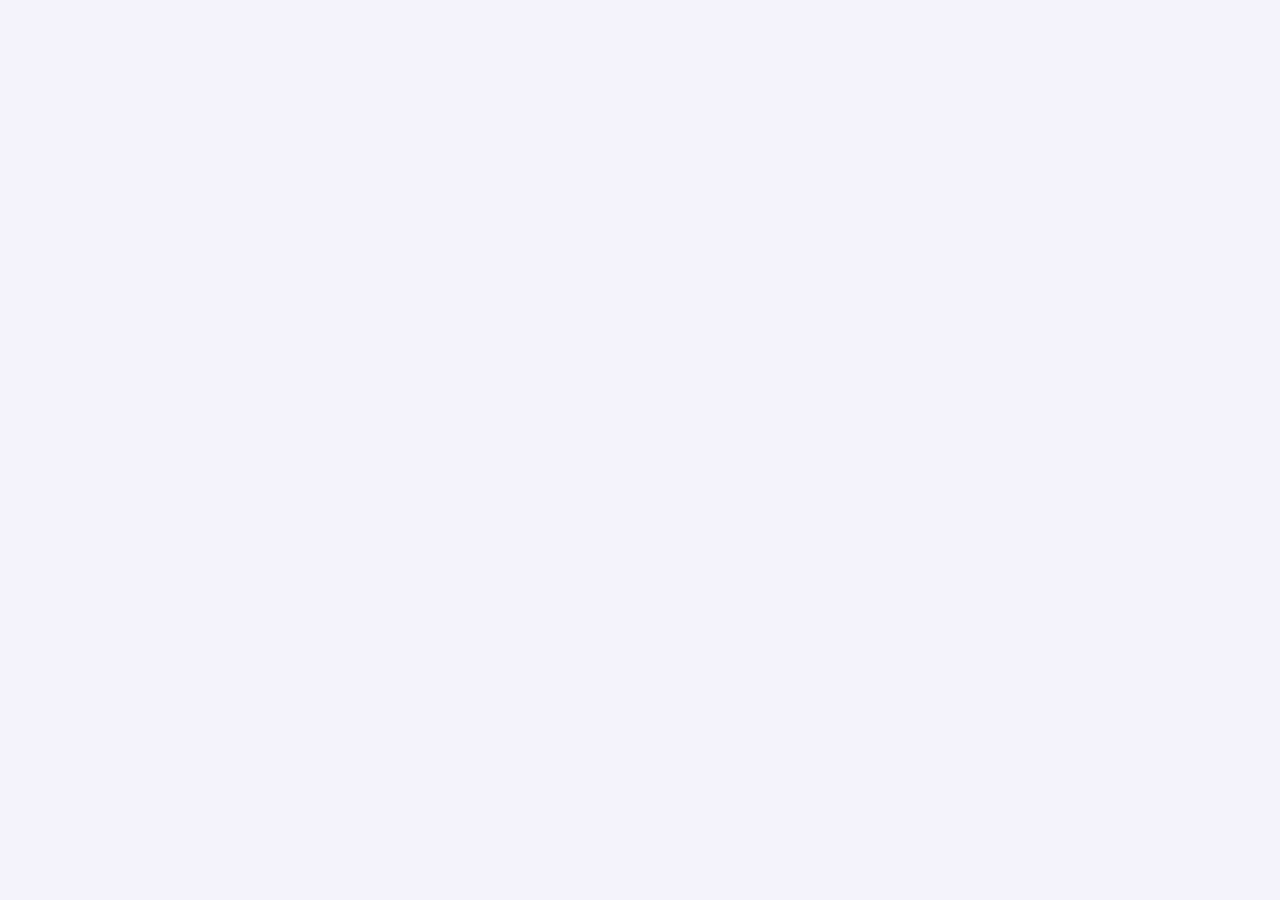
==== index.html @ 5c117aeb "Orbe Sellos: tarjeta de fidelidad sin app - Investigación (estudios de sellos de regalo y de cercaní" ====
<!doctype html>
<html lang="es">
<head>
<meta charset="utf-8">
<meta name="viewport" content="width=device-width, initial-scale=1, viewport-fit=cover">
<meta name="theme-color" content="#f4f3fb" media="(prefers-color-scheme: light)">
<meta name="theme-color" content="#0b0a14" media="(prefers-color-scheme: dark)">
<meta name="apple-mobile-web-app-capable" content="yes">
<meta name="mobile-web-app-capable" content="yes">
<meta name="apple-mobile-web-app-title" content="Orbe Sellos">
<meta name="description" content="Tarjeta de fidelidad de sellos sin app: tu cliente escanea un QR y tú sellas con tu teléfono.">
<title>Orbe Sellos</title>
<link rel="icon" href="icono.svg" type="image/svg+xml">
<link rel="apple-touch-icon" href="../icons/icono-180.png">
<link rel="preconnect" href="https://fonts.googleapis.com">
<link rel="preconnect" href="https://fonts.gstatic.com" crossorigin>
<link rel="stylesheet" href="https://fonts.googleapis.com/css2?family=Inter:wght@400;500;600;700&display=swap">
<link rel="stylesheet" href="sellos.css">
<link rel="modulepreload" href="../js/lib/preact-htm.js">
</head>
<body>
<div id="app"></div>
<noscript><p style="padding:40px 20px;text-align:center">Orbe Sellos necesita JavaScript.</p></noscript>
<script type="module" src="js/negocio.js"></script>
</body>
</html>
---- sellos.css ----
/* Orbe Sellos: colores, letra y movimiento de Orbe (docs/ESTILO.md). */
:root {
  --bg: #f4f3fb; --surface: #ffffff; --ink: #1a1733; --muted: #625f7d; --line: #dedcf0;
  --accent: #6a5cf2; --accent-ink: #fff; --in: #12a37a; --out: #e8436a; --warn: #f0a020;
  --fill: rgba(26, 23, 51, 0.07);
  --spring: cubic-bezier(0.32, 0.72, 0, 1); --bounce: cubic-bezier(0.34, 1.56, 0.64, 1);
  color-scheme: light;
}
@media (prefers-color-scheme: dark) {
  :root:not([data-theme="light"]) { --bg: #0b0a14; --surface: #16142a; --ink: #efeefe; --muted: #9a97b8; --line: #2a2745; --accent: #8f84ff; --in: #3ddc9f; --out: #ff6b8b; --fill: rgba(239, 238, 254, 0.07); color-scheme: dark; }
}
:root[data-theme="dark"] { --bg: #0b0a14; --surface: #16142a; --ink: #efeefe; --muted: #9a97b8; --line: #2a2745; --accent: #8f84ff; --in: #3ddc9f; --out: #ff6b8b; --fill: rgba(239, 238, 254, 0.07); color-scheme: dark; }

* { box-sizing: border-box; -webkit-tap-highlight-color: transparent; }
html, body { margin: 0; background: var(--bg); color: var(--ink); }
body { font: 16px/1.45 Inter, -apple-system, BlinkMacSystemFont, "Segoe UI", system-ui, sans-serif; -webkit-font-smoothing: antialiased; min-height: 100dvh; }
@media (display-mode: standalone) { html { min-height: min(100lvh, calc(100% + env(safe-area-inset-top))); } }
h1, h2, h3 { letter-spacing: -0.02em; margin: 0; font-weight: 700; }
button { font: inherit; color: inherit; border: 0; background: none; cursor: pointer; }
button:active:not(:disabled), .toca:active { transform: scale(0.96); }
button, .toca { transition: transform .25s var(--spring), background .25s, border-color .25s, opacity .25s; }
button:disabled { opacity: .45; cursor: default; }
input, textarea { font: inherit; font-size: 16px; color: var(--ink); background: var(--fill); border: 1.5px solid transparent; border-radius: 14px; padding: 13px 14px; width: 100%; outline: none; transition: border-color .2s; }
input:focus { border-color: var(--accent); }
.num { font-variant-numeric: tabular-nums; }
.muted { color: var(--muted); }
.ic { flex: none; display: block; }

.app { max-width: 560px; margin: 0 auto; padding: calc(env(safe-area-inset-top) + 18px) 16px calc(env(safe-area-inset-bottom) + 110px); }
.anima > * { animation: sube .5s var(--spring) both; }
.anima > *:nth-child(2) { animation-delay: 40ms; } .anima > *:nth-child(3) { animation-delay: 80ms; } .anima > *:nth-child(4) { animation-delay: 120ms; } .anima > *:nth-child(5) { animation-delay: 160ms; }
@keyframes sube { from { opacity: 0; transform: translateY(8px); } }

/* Botones */
.b-pri { display: flex; align-items: center; justify-content: center; gap: 8px; width: 100%; min-height: 54px; padding: 0 20px; border-radius: 18px; background: var(--accent); color: var(--accent-ink); font-weight: 600; font-size: 17px; }
.b-sec { display: inline-flex; align-items: center; justify-content: center; gap: 8px; min-height: 44px; padding: 0 16px; border-radius: 999px; background: var(--fill); font-weight: 600; font-size: 15px; }
.b-sec.ancho { width: 100%; min-height: 50px; border-radius: 16px; }
.b-icono { width: 44px; height: 44px; border-radius: 50%; display: grid; place-items: center; background: var(--fill); }
.b-texto { color: var(--accent); font-weight: 600; padding: 10px 4px; }
.fila { display: flex; gap: 10px; align-items: center; }
.pila { display: grid; gap: 12px; }

/* Tarjeta de sellos */
.tarjeta { position: relative; overflow: hidden; border-radius: 26px; padding: 18px 18px 16px; color: #fff; aspect-ratio: 1.586; display: flex; flex-direction: column; gap: 10px;
  background: radial-gradient(120% 140% at 0% 0%, color-mix(in srgb, var(--c) 82%, #fff) 0%, var(--c) 45%, var(--c2) 100%); box-shadow: 0 18px 40px -18px var(--c), 0 2px 6px rgba(0,0,0,.08); transition: background .4s var(--spring), box-shadow .4s; }
.tarjeta .t-brillo { position: absolute; inset: -40% -20% auto auto; width: 70%; height: 120%; background: radial-gradient(closest-side, rgba(255,255,255,.22), transparent); pointer-events: none; }
.t-cab { display: flex; align-items: center; gap: 10px; position: relative; }
.t-logo { width: 36px; height: 36px; border-radius: 12px; display: grid; place-items: center; background: rgba(255,255,255,.18); }
.t-nombre { font-weight: 700; font-size: 18px; letter-spacing: -0.02em; flex: 1; min-width: 0; white-space: nowrap; overflow: hidden; text-overflow: ellipsis; }
.t-cod { font: 600 13px/1 ui-monospace, SFMono-Regular, Menlo, monospace; letter-spacing: .12em; padding: 6px 9px; border-radius: 999px; background: rgba(255,255,255,.18); }
.t-sellos { display: grid; gap: 8px; flex: 1; align-content: center; position: relative; }
.t-c { aspect-ratio: 1; border-radius: 50%; display: grid; place-items: center; border: 2px dashed rgba(255,255,255,.45); color: rgba(255,255,255,.75); max-height: 46px; justify-self: center; width: 100%; max-width: 46px; transition: background .3s, border-color .3s; }
.t-c.si { border: 0; background: #fff; color: var(--c); box-shadow: 0 2px 6px rgba(0,0,0,.15); }
.t-c.premio:not(.si) { border-style: solid; border-color: rgba(255,255,255,.75); background: rgba(255,255,255,.12); }
.t-c.nuevo { animation: estampa .55s var(--bounce) both; }
@keyframes estampa { 0% { transform: scale(1.9) rotate(-18deg); opacity: 0; } 60% { transform: scale(.9) rotate(4deg); opacity: 1; } 100% { transform: none; } }
.t-pie { display: flex; align-items: center; gap: 7px; font-weight: 600; font-size: 14px; opacity: .95; position: relative; }
.tarjeta.completa { animation: late 1.6s var(--spring) infinite alternate; }
@keyframes late { to { box-shadow: 0 22px 50px -14px var(--c), 0 0 0 4px color-mix(in srgb, var(--c) 30%, transparent); } }
.tarjeta.chica { border-radius: 18px; padding: 12px; gap: 6px; }
.tarjeta.chica .t-logo { width: 28px; height: 28px; border-radius: 9px; } .tarjeta.chica .t-nombre { font-size: 15px; } .tarjeta.chica .t-sellos { gap: 5px; } .tarjeta.chica .t-pie { font-size: 12px; }

/* Bloques */
.caja { background: var(--surface); border-radius: 22px; padding: 18px; }
.titulo { font-size: 28px; line-height: 1.15; }
.sub { color: var(--muted); font-size: 15px; margin-top: 6px; }
.etq { font-size: 13px; color: var(--muted); font-weight: 500; margin: 0 0 8px; display: block; }
.chips { display: flex; flex-wrap: wrap; gap: 8px; }
.chip { min-height: 44px; padding: 0 16px; border-radius: 999px; background: var(--fill); border: 2px solid transparent; font-weight: 600; display: inline-flex; align-items: center; gap: 6px; }
.chip.si { border-color: var(--accent); background: color-mix(in srgb, var(--accent) 12%, transparent); }
.iconos { display: grid; grid-template-columns: repeat(6, 1fr); gap: 8px; }
.iconos button { aspect-ratio: 1; border-radius: 16px; background: var(--fill); display: grid; place-items: center; border: 2px solid transparent; }
.iconos button.si { border-color: var(--accent); color: var(--accent); background: color-mix(in srgb, var(--accent) 12%, transparent); }
.colores { display: flex; gap: 10px; flex-wrap: wrap; }
.colores button { width: 44px; height: 44px; border-radius: 50%; background: var(--c); box-shadow: inset 0 0 0 3px var(--bg); border: 3px solid transparent; }
.colores button.si { border-color: var(--c); }
.pista { font-size: 13px; color: var(--muted); margin-top: 8px; display: flex; gap: 6px; align-items: flex-start; }
.pista .ic { color: var(--in); margin-top: 1px; }

/* Hoja */
.velo { position: fixed; inset: 0; z-index: 50; background: rgba(8, 6, 20, .45); display: flex; align-items: flex-end; justify-content: center; animation: velo .3s both; }
@keyframes velo { from { background: transparent; } }
.hoja { width: 100%; max-width: 560px; max-height: 92dvh; display: flex; flex-direction: column; background: var(--surface); border-radius: 28px 28px 0 0; animation: hoja .45s var(--spring) both; padding-bottom: env(safe-area-inset-bottom); }
@keyframes hoja { from { transform: translateY(100%); } }
.h-raya { width: 38px; height: 5px; border-radius: 3px; background: var(--line); margin: 8px auto 0; }
.h-cab { display: flex; align-items: center; justify-content: space-between; padding: 8px 16px 6px 20px; }
.h-cab h2 { font-size: 20px; }
.h-cuerpo { padding: 6px 20px 18px; overflow: auto; }
.h-pie { padding: 12px 20px 16px; border-top: 1px solid var(--line); }
@media (min-width: 820px) { .velo { align-items: center; } .hoja { max-width: 460px; border-radius: 28px; animation: centro .35s var(--spring) both; } .h-raya { display: none; } }
@keyframes centro { from { transform: translateY(14px); opacity: 0; } }

/* Aviso */
.aviso { position: fixed; left: 50%; bottom: calc(env(safe-area-inset-bottom) + 96px); transform: translateX(-50%); z-index: 80; background: var(--ink); color: var(--bg); border-radius: 16px; padding: 12px 14px 12px 18px; display: flex; gap: 14px; align-items: center; font-weight: 500; font-size: 15px; box-shadow: 0 12px 30px rgba(0,0,0,.25); animation: aviso .4s var(--spring) both; width: max-content; max-width: min(440px, calc(100vw - 32px)); }
.aviso button { color: var(--accent); font-weight: 700; padding: 6px 4px; white-space: nowrap; }
:root:not([data-theme="light"]) .aviso button { color: #8f84ff; }
@keyframes aviso { from { opacity: 0; transform: translate(-50%, 12px); } }
.confeti { position: fixed; inset: 0; width: 100%; height: 100%; pointer-events: none; z-index: 90; }

/* Barra de abajo (app del negocio) */
.barra { position: fixed; left: 50%; transform: translateX(-50%); bottom: calc(env(safe-area-inset-bottom) + 14px); z-index: 40; display: flex; gap: 4px; padding: 6px; border-radius: 999px; background: color-mix(in srgb, var(--surface) 82%, transparent); backdrop-filter: blur(18px) saturate(1.6); -webkit-backdrop-filter: blur(18px) saturate(1.6); box-shadow: 0 10px 30px -10px rgba(0,0,0,.25), 0 0 0 1px var(--line); }
.barra button { display: flex; flex-direction: column; align-items: center; gap: 2px; min-width: 72px; padding: 8px 10px 6px; border-radius: 999px; font-size: 11px; font-weight: 600; color: var(--muted); }
.barra button.si { color: var(--accent); background: color-mix(in srgb, var(--accent) 12%, transparent); }

/* Sellar */
.visor { position: relative; border-radius: 24px; overflow: hidden; background: #000; aspect-ratio: 1; }
.visor video { width: 100%; height: 100%; object-fit: cover; display: block; }
.visor .marco { position: absolute; inset: 18%; border-radius: 22px; box-shadow: 0 0 0 999px rgba(0,0,0,.35); border: 3px solid rgba(255,255,255,.9); }
.visor .marco::after { content: ""; position: absolute; left: 8%; right: 8%; height: 2px; background: #3ddc9f; top: 50%; animation: barre 1.8s ease-in-out infinite alternate; box-shadow: 0 0 12px #3ddc9f; }
@keyframes barre { from { top: 12%; } to { top: 88%; } }
.visor .v-texto { position: absolute; left: 0; right: 0; bottom: 14px; text-align: center; color: #fff; font-weight: 600; font-size: 14px; text-shadow: 0 1px 4px rgba(0,0,0,.6); }
.codigo-in { font: 700 30px/1 ui-monospace, SFMono-Regular, Menlo, monospace; letter-spacing: .3em; text-align: center; text-transform: uppercase; padding: 16px; }
.contador { display: flex; align-items: center; justify-content: center; gap: 18px; }
.contador b { font-size: 40px; min-width: 56px; text-align: center; }
.contador button { width: 54px; height: 54px; border-radius: 50%; background: var(--fill); display: grid; place-items: center; }
.alerta { display: flex; gap: 10px; align-items: flex-start; padding: 12px 14px; border-radius: 16px; background: color-mix(in srgb, var(--warn) 16%, transparent); font-size: 14px; }
.alerta .ic { color: var(--warn); }
.alerta.ok { background: color-mix(in srgb, var(--in) 14%, transparent); } .alerta.ok .ic { color: var(--in); }

/* Cifras */
.cifras { display: grid; grid-template-columns: repeat(2, 1fr); gap: 10px; }
.cifra { background: var(--surface); border-radius: 22px; padding: 14px 16px; }
.cifra b { display: block; font-size: 28px; letter-spacing: -0.02em; font-variant-numeric: tabular-nums; }
.cifra span { font-size: 13px; color: var(--muted); }

/* Lista de clientes */
.filtros { display: flex; gap: 8px; overflow-x: auto; margin: 0 -16px; padding: 2px 16px 4px; scrollbar-width: none; }
.filtros::-webkit-scrollbar { display: none; }
.filtros .chip { white-space: nowrap; flex: none; }
.lista { background: var(--surface); border-radius: 22px; overflow: hidden; }
.cli { display: flex; gap: 12px; align-items: center; padding: 12px 14px; border-top: 1px solid var(--line); width: 100%; text-align: left; animation: sube .4s var(--spring) both; }
.cli:first-child { border-top: 0; }
.cli .av { width: 42px; height: 42px; border-radius: 50%; display: grid; place-items: center; font-weight: 700; font-size: 14px; background: color-mix(in srgb, var(--accent) 15%, transparent); color: var(--accent); flex: none; }
.cli .info { flex: 1; min-width: 0; }
.cli .info b { display: block; font-weight: 600; white-space: nowrap; overflow: hidden; text-overflow: ellipsis; }
.cli .info small { color: var(--muted); font-size: 13px; }
.barrita { height: 6px; border-radius: 3px; background: var(--fill); margin-top: 6px; overflow: hidden; }
.barrita i { display: block; height: 100%; border-radius: 3px; background: var(--accent); transition: width .5s var(--spring); }
.pildora { font-size: 12px; font-weight: 700; padding: 5px 9px; border-radius: 999px; white-space: nowrap; }
.pildora.ok { background: color-mix(in srgb, var(--in) 15%, transparent); color: var(--in); }
.pildora.ya { background: color-mix(in srgb, var(--warn) 18%, transparent); color: #b06d00; }
:root:not([data-theme="light"]) .pildora.ya { color: var(--warn); }
.vacio { text-align: center; padding: 34px 20px; color: var(--muted); }

/* Cartel imprimible */
.cartel { background: #fff; color: #1a1733; border-radius: 22px; padding: 28px 22px; text-align: center; display: grid; gap: 14px; justify-items: center; }
.cartel .c-logo { width: 64px; height: 64px; border-radius: 20px; display: grid; place-items: center; color: #fff; background: var(--c); }
.cartel h2 { font-size: 26px; }
.cartel .c-gran { font-size: 22px; font-weight: 700; color: var(--c); line-height: 1.2; max-width: 16em; }
.cartel .qr { border-radius: 12px; }
.cartel .c-pasos { display: flex; gap: 14px; justify-content: center; font-size: 13px; color: #625f7d; flex-wrap: wrap; }
.cartel .c-pasos span { display: flex; align-items: center; gap: 6px; }
.cartel .c-pasos b { width: 22px; height: 22px; border-radius: 50%; display: grid; place-items: center; background: var(--c); color: #fff; font-size: 12px; }
@media print {
  @page { margin: 12mm; }
  body * { visibility: hidden; }
  .cartel, .cartel * { visibility: visible; }
  .cartel { position: absolute; inset: 0; border-radius: 0; padding: 20mm 10mm; gap: 8mm; }
  .cartel h2 { font-size: 34pt; } .cartel .c-gran { font-size: 28pt; } .cartel .qr { width: 110mm; height: 110mm; } .cartel .c-pasos { font-size: 14pt; }
  .cartel .c-logo { -webkit-print-color-adjust: exact; print-color-adjust: exact; }
}

/* Tarjeta del cliente */
.cliente { max-width: 460px; }
.c-mensaje { text-align: center; margin: 18px 0 4px; }
.c-mensaje h1 { font-size: 26px; line-height: 1.2; }
.c-mensaje p { color: var(--muted); margin: 6px 0 0; }
.c-qr { background: var(--surface); border-radius: 22px; padding: 18px; display: grid; justify-items: center; gap: 10px; text-align: center; }
.c-qr .qr { border-radius: 10px; }
.c-qr .codigo { font: 700 26px/1 ui-monospace, SFMono-Regular, Menlo, monospace; letter-spacing: .28em; padding-left: .28em; }
.toast-sello { position: fixed; top: calc(env(safe-area-inset-top) + 14px); left: 50%; transform: translateX(-50%); z-index: 70; background: var(--surface); color: var(--ink); border-radius: 999px; padding: 10px 18px 10px 10px; display: flex; gap: 10px; align-items: center; font-weight: 700; box-shadow: 0 14px 34px -10px rgba(0,0,0,.35); animation: cae .6s var(--bounce) both; }
.toast-sello .ic-c { width: 34px; height: 34px; border-radius: 50%; display: grid; place-items: center; background: var(--c); color: #fff; }
@keyframes cae { from { opacity: 0; transform: translate(-50%, -30px) scale(.8); } }
.pie-marca { text-align: center; font-size: 12px; color: var(--muted); margin-top: 22px; }
.pie-marca a { color: inherit; }

@media (prefers-reduced-motion: reduce) { *, *::before, *::after { animation-duration: .01ms !important; animation-iteration-count: 1 !important; transition-duration: .01ms !important; } }
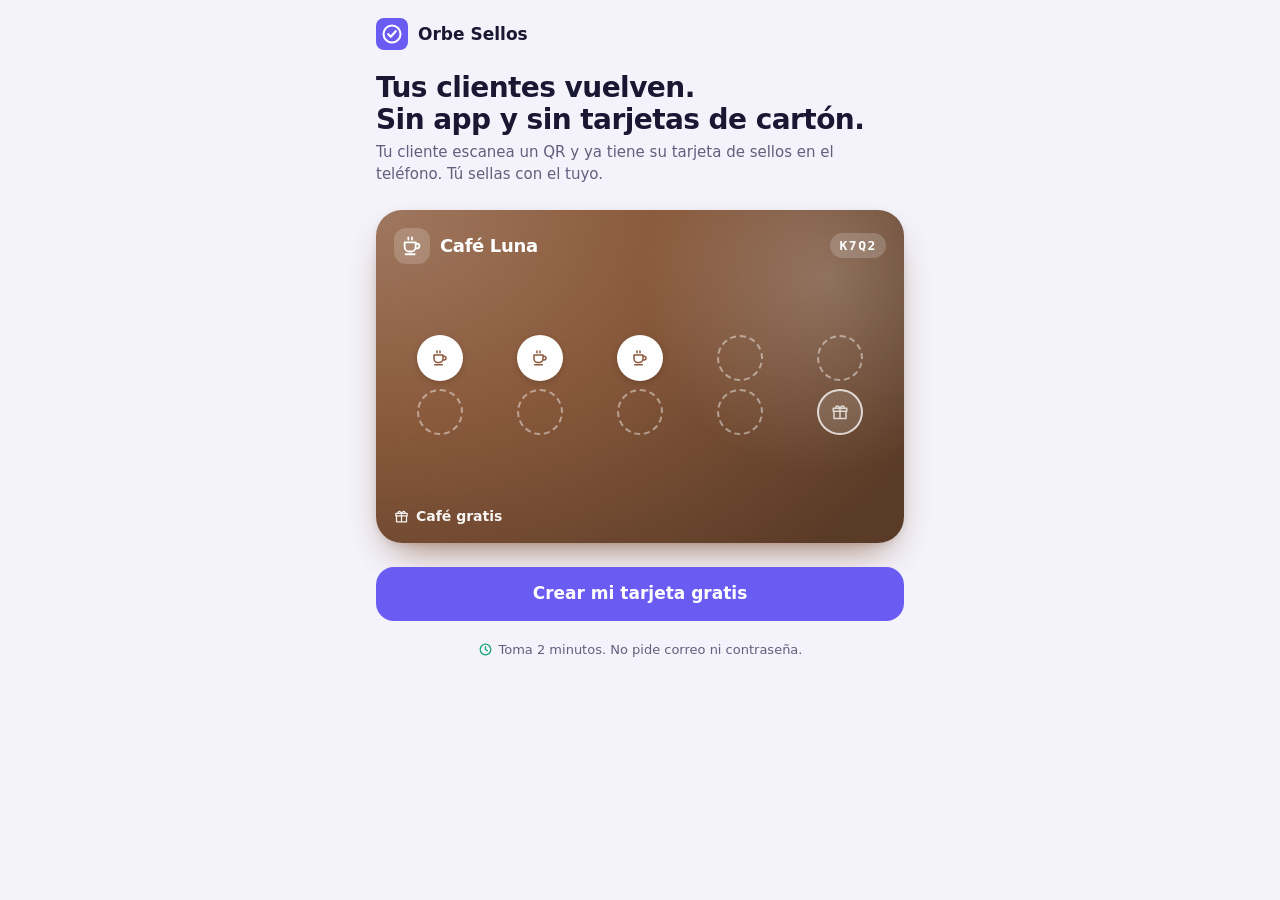
==== commit acc563c2: "Orbe Sellos en su propio repositorio: rutas propias, bibliotecas, documentos, reel y publicación en " ====
--- a/index.html
+++ b/index.html
@@ -11,12 +11,12 @@
 <meta name="description" content="Tarjeta de fidelidad de sellos sin app: tu cliente escanea un QR y tú sellas con tu teléfono.">
 <title>Orbe Sellos</title>
 <link rel="icon" href="icono.svg" type="image/svg+xml">
-<link rel="apple-touch-icon" href="../icons/icono-180.png">
+<link rel="apple-touch-icon" href="icono-180.png">
 <link rel="preconnect" href="https://fonts.googleapis.com">
 <link rel="preconnect" href="https://fonts.gstatic.com" crossorigin>
 <link rel="stylesheet" href="https://fonts.googleapis.com/css2?family=Inter:wght@400;500;600;700&display=swap">
 <link rel="stylesheet" href="sellos.css">
-<link rel="modulepreload" href="../js/lib/preact-htm.js">
+<link rel="modulepreload" href="js/lib/preact-htm.js">
 </head>
 <body>
 <div id="app"></div>
